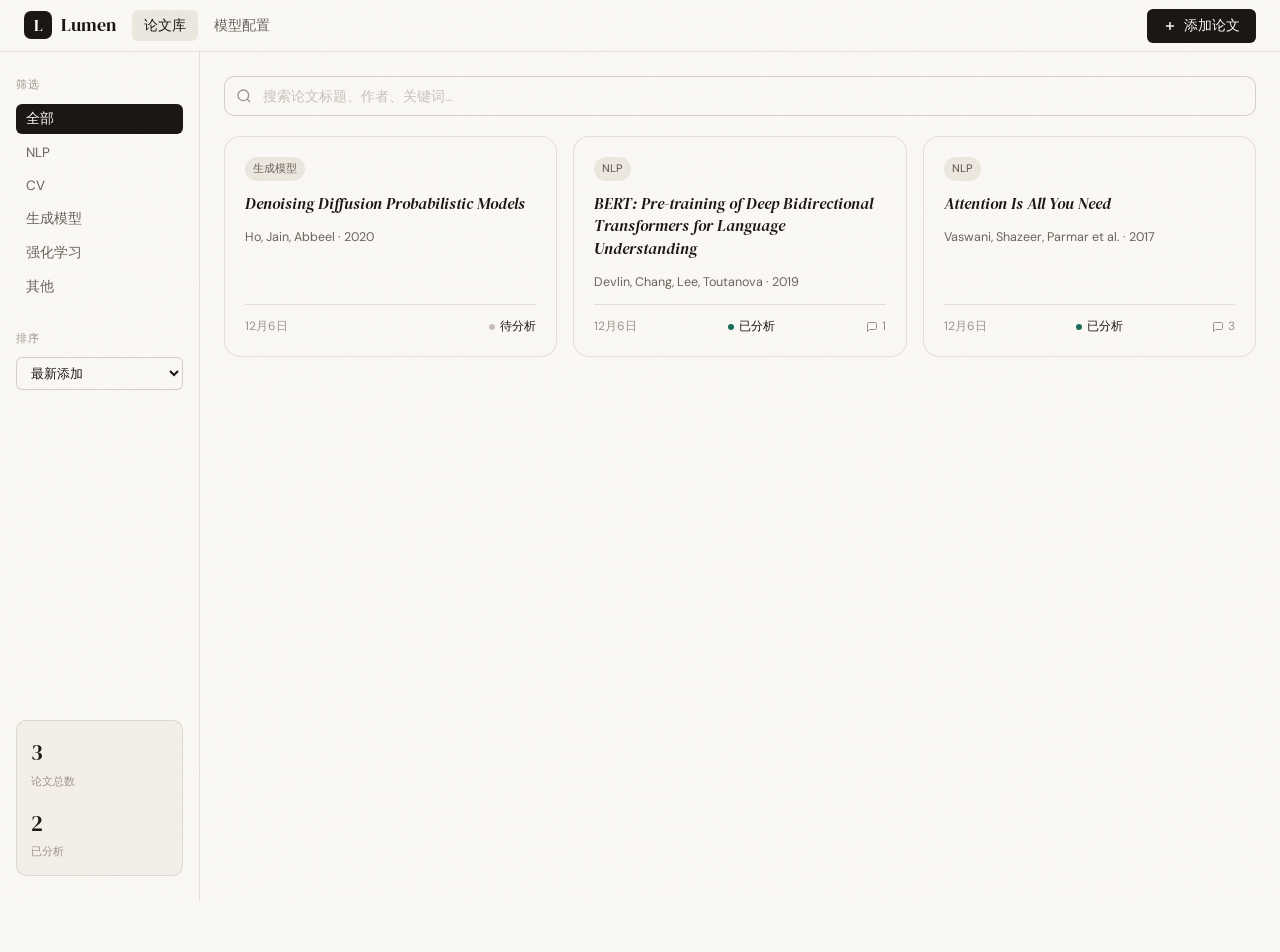
==== reader.html @ 18b26f14 "Initial commit: Lumen paper reader v1 Pure vanilla HTML/CSS/JS academic paper reader with AI chat su" ====
<!DOCTYPE html>
<html lang="zh-CN">
<head>
<meta charset="UTF-8">
<meta name="viewport" content="width=device-width, initial-scale=1.0">
<title>Lumen · 阅读</title>
<link rel="preconnect" href="https://fonts.googleapis.com">
<link rel="preconnect" href="https://fonts.gstatic.com" crossorigin>
<link href="https://fonts.googleapis.com/css2?family=DM+Serif+Display:ital@0;1&family=DM+Sans:ital,opsz,wght@0,9..40,300;0,9..40,400;0,9..40,500;1,9..40,300&display=swap" rel="stylesheet">
<link rel="stylesheet" href="css/base.css">
<link rel="stylesheet" href="css/reader.css">
</head>
<body>
<div class="grain"></div>

<header class="topbar reader-topbar">
  <div class="topbar-left">
    <a href="index.html" class="back-btn">
      <svg width="16" height="16" viewBox="0 0 24 24" fill="none" stroke="currentColor" stroke-width="2"><polyline points="15 18 9 12 15 6"/></svg>
      论文库
    </a>
    <div class="divider-v"></div>
    <div class="paper-title-mini" id="paperTitleMini">加载中…</div>
  </div>
  <div class="topbar-right">
    <div class="model-badge" id="modelBadge" onclick="window.location='settings.html'">
      <svg width="12" height="12" viewBox="0 0 24 24" fill="none" stroke="currentColor" stroke-width="2"><circle cx="12" cy="12" r="3"/><path d="M19.07 4.93a10 10 0 010 14.14M4.93 4.93a10 10 0 000 14.14"/></svg>
      <span id="modelBadgeText">未配置</span>
    </div>
    <button class="icon-btn" title="导出对话" onclick="exportChat()">
      <svg width="15" height="15" viewBox="0 0 24 24" fill="none" stroke="currentColor" stroke-width="2"><path d="M21 15v4a2 2 0 01-2 2H5a2 2 0 01-2-2v-4"/><polyline points="7 10 12 15 17 10"/><line x1="12" y1="15" x2="12" y2="3"/></svg>
    </button>
  </div>
</header>

<div class="reader-layout">
  <!-- Left: PDF / Paper content -->
  <div class="pdf-panel" id="pdfPanel">
    <div class="pdf-toolbar">
      <div class="pdf-toolbar-left">
        <button class="icon-btn active" id="tabContent" onclick="switchTab('content')">全文</button>
        <button class="icon-btn" id="tabInfo" onclick="switchTab('info')">信息</button>
      </div>
      <div class="pdf-toolbar-right">
        <button class="icon-btn" title="在新标签页打开原文" onclick="openOriginal()">
          <svg width="14" height="14" viewBox="0 0 24 24" fill="none" stroke="currentColor" stroke-width="2"><path d="M18 13v6a2 2 0 01-2 2H5a2 2 0 01-2-2V8a2 2 0 012-2h6"/><polyline points="15 3 21 3 21 9"/><line x1="10" y1="14" x2="21" y2="3"/></svg>
        </button>
      </div>
    </div>

    <div class="pdf-content-wrap" id="tabContentView">
      <div class="paper-doc" id="paperDoc">
        <div class="doc-loading">
          <div class="spinner"></div>
          <span>正在加载论文…</span>
        </div>
      </div>
    </div>

    <div class="pdf-content-wrap hidden" id="tabInfoView">
      <div class="info-card" id="infoCard">
        <div class="info-loading">加载中…</div>
      </div>
    </div>
  </div>

  <!-- Right: AI Chat -->
  <div class="chat-panel">
    <div class="chat-topbar">
      <div class="chat-model-info">
        <div class="ai-orb"></div>
        <div>
          <div class="chat-model-name" id="chatModelName">AI 助手</div>
          <div class="chat-model-sub">论文深度分析</div>
        </div>
      </div>
      <button class="icon-btn danger" title="清空对话" onclick="clearChat()">
        <svg width="14" height="14" viewBox="0 0 24 24" fill="none" stroke="currentColor" stroke-width="2"><polyline points="3 6 5 6 21 6"/><path d="M19 6l-1 14a2 2 0 01-2 2H8a2 2 0 01-2-2L5 6"/><path d="M10 11v6M14 11v6"/></svg>
      </button>
    </div>

    <div class="chat-messages" id="chatMessages">
      <div class="chat-welcome" id="chatWelcome">
        <div class="welcome-orb"></div>
        <p>正在分析论文，请稍候…</p>
      </div>
    </div>

    <div class="quick-prompts" id="quickPrompts">
      <div class="quick-label">快捷提问</div>
      <div class="quick-chips" id="quickChips"></div>
    </div>

    <div class="chat-input-wrap">
      <div class="chat-input-box">
        <textarea
          id="chatInput"
          class="chat-textarea"
          placeholder="问这篇论文任何问题…"
          rows="1"
          onkeydown="handleKey(event)"
          oninput="autoResize(this)"
        ></textarea>
        <button class="send-btn" id="sendBtn" onclick="sendMessage()">
          <svg width="16" height="16" viewBox="0 0 24 24" fill="none" stroke="currentColor" stroke-width="2.5"><line x1="12" y1="19" x2="12" y2="5"/><polyline points="5 12 12 5 19 12"/></svg>
        </button>
      </div>
      <div class="input-hint">Enter 发送 · Shift+Enter 换行</div>
    </div>
  </div>
</div>

<script src="js/store.js"></script>
<script src="js/reader.js"></script>
</body>
</html>
---- css/base.css ----
/* ===== LUMEN BASE DESIGN SYSTEM ===== */
*, *::before, *::after { box-sizing: border-box; margin: 0; padding: 0; }

:root {
  --ink: #1a1614;
  --ink-2: #3d3630;
  --ink-3: #6b625a;
  --ink-4: #9e9289;
  --ink-5: #c8c0b8;
  --paper: #faf8f5;
  --paper-2: #f3efe8;
  --paper-3: #ece7de;
  --accent: #c0541a;
  --accent-2: #e8722a;
  --accent-pale: #fdf0e8;
  --teal: #1a6b5a;
  --teal-pale: #e8f5f1;
  --blue: #1a4a7a;
  --blue-pale: #e8f0fa;
  --border: rgba(60,45,30,0.12);
  --border-2: rgba(60,45,30,0.2);
  --shadow-sm: 0 1px 3px rgba(26,22,20,0.08);
  --shadow: 0 4px 16px rgba(26,22,20,0.1);
  --shadow-lg: 0 12px 40px rgba(26,22,20,0.14);
  --radius: 10px;
  --radius-sm: 6px;
  --radius-lg: 16px;
  --font-display: 'DM Serif Display', Georgia, serif;
  --font-body: 'DM Sans', system-ui, sans-serif;
  --topbar-h: 52px;
  --transition: 0.18s cubic-bezier(0.4, 0, 0.2, 1);
}

html { font-size: 15px; }
body {
  font-family: var(--font-body);
  background: var(--paper);
  color: var(--ink);
  min-height: 100vh;
  line-height: 1.6;
  -webkit-font-smoothing: antialiased;
}

.grain {
  position: fixed; inset: 0; pointer-events: none; z-index: 999;
  background-image: url("data:image/svg+xml,%3Csvg viewBox='0 0 256 256' xmlns='http://www.w3.org/2000/svg'%3E%3Cfilter id='noise'%3E%3CfeTurbulence type='fractalNoise' baseFrequency='0.9' numOctaves='4' stitchTiles='stitch'/%3E%3C/filter%3E%3Crect width='100%25' height='100%25' filter='url(%23noise)' opacity='0.03'/%3E%3C/svg%3E");
  opacity: 0.5;
}

/* TOPBAR */
.topbar {
  position: fixed; top: 0; left: 0; right: 0; z-index: 100;
  height: var(--topbar-h);
  display: flex; align-items: center; gap: 16px; padding: 0 24px;
  background: rgba(250,248,245,0.92);
  backdrop-filter: blur(12px);
  border-bottom: 1px solid var(--border);
}
.logo { display: flex; align-items: center; gap: 9px; flex-shrink: 0; }
.logo-mark {
  width: 28px; height: 28px; border-radius: 7px;
  background: var(--ink); color: var(--paper);
  display: flex; align-items: center; justify-content: center;
  font-family: var(--font-display); font-size: 16px;
}
.logo-text { font-family: var(--font-display); font-size: 18px; color: var(--ink); }
.topnav { display: flex; gap: 4px; flex: 1; }
.nav-link {
  padding: 5px 12px; border-radius: var(--radius-sm);
  text-decoration: none; font-size: 13.5px; color: var(--ink-3);
  transition: var(--transition);
}
.nav-link:hover { background: var(--paper-2); color: var(--ink); }
.nav-link.active { color: var(--ink); background: var(--paper-3); font-weight: 500; }

/* BUTTONS */
.btn-primary {
  display: inline-flex; align-items: center; gap: 7px;
  padding: 8px 16px; border-radius: var(--radius-sm);
  background: var(--ink); color: var(--paper);
  border: none; cursor: pointer; font-family: var(--font-body);
  font-size: 13.5px; font-weight: 500;
  transition: var(--transition);
  white-space: nowrap;
}
.btn-primary:hover { background: var(--ink-2); transform: translateY(-1px); box-shadow: var(--shadow-sm); }
.btn-primary:active { transform: none; }
.btn-ghost {
  display: inline-flex; align-items: center; gap: 7px;
  padding: 8px 16px; border-radius: var(--radius-sm);
  background: transparent; color: var(--ink-3);
  border: 1px solid var(--border-2); cursor: pointer;
  font-family: var(--font-body); font-size: 13.5px;
  transition: var(--transition);
}
.btn-ghost:hover { background: var(--paper-2); color: var(--ink); }
.icon-btn {
  display: flex; align-items: center; justify-content: center;
  width: 30px; height: 30px; border-radius: var(--radius-sm);
  background: transparent; border: none; cursor: pointer;
  color: var(--ink-3); transition: var(--transition);
}
.icon-btn:hover { background: var(--paper-3); color: var(--ink); }
.icon-btn.active { background: var(--paper-3); color: var(--ink); font-weight: 500; font-size: 13px; width: auto; padding: 0 10px; }
.icon-btn.danger:hover { background: #fde8e8; color: #c0281a; }

/* FORM ELEMENTS */
.field-group { display: flex; flex-direction: column; gap: 6px; }
.field-label { font-size: 13px; font-weight: 500; color: var(--ink-2); }
.required { color: var(--accent); }
.field-input {
  width: 100%; padding: 9px 12px;
  background: var(--paper); border: 1px solid var(--border-2);
  border-radius: var(--radius-sm); color: var(--ink);
  font-family: var(--font-body); font-size: 14px;
  transition: var(--transition); outline: none;
}
.field-input:focus { border-color: var(--ink-3); box-shadow: 0 0 0 3px rgba(26,22,20,0.06); }
.field-input::placeholder { color: var(--ink-5); }
select.field-input { cursor: pointer; }
.field-textarea { resize: vertical; min-height: 80px; line-height: 1.6; }
.field-row { display: grid; grid-template-columns: 1fr 1fr; gap: 14px; }
.field-hint { font-size: 12px; color: var(--ink-4); }

/* MODAL */
.modal-overlay {
  position: fixed; inset: 0; z-index: 200;
  background: rgba(26,22,20,0.45);
  display: flex; align-items: center; justify-content: center;
  opacity: 0; pointer-events: none;
  transition: opacity var(--transition);
  backdrop-filter: blur(4px);
}
.modal-overlay.show { opacity: 1; pointer-events: auto; }
.modal-card {
  background: var(--paper); border-radius: var(--radius-lg);
  border: 1px solid var(--border);
  width: 90%; max-width: 500px;
  box-shadow: var(--shadow-lg);
  transform: translateY(16px);
  transition: transform var(--transition);
  max-height: 90vh; display: flex; flex-direction: column;
}
.modal-overlay.show .modal-card { transform: none; }
.modal-header {
  padding: 20px 24px 16px;
  display: flex; align-items: center; justify-content: space-between;
  border-bottom: 1px solid var(--border);
}
.modal-header h2 { font-family: var(--font-display); font-size: 20px; }
.modal-close {
  background: none; border: none; cursor: pointer;
  color: var(--ink-3); padding: 4px; border-radius: var(--radius-sm);
  transition: var(--transition);
}
.modal-close:hover { background: var(--paper-3); color: var(--ink); }
.modal-body { padding: 20px 24px; overflow-y: auto; display: flex; flex-direction: column; gap: 16px; }
.modal-footer {
  padding: 16px 24px;
  border-top: 1px solid var(--border);
  display: flex; justify-content: flex-end; gap: 10px;
}

/* UTILITIES */
.hidden { display: none !important; }
.spinner {
  width: 20px; height: 20px; border: 2px solid var(--border);
  border-top-color: var(--ink-3); border-radius: 50%;
  animation: spin 0.7s linear infinite;
}
@keyframes spin { to { transform: rotate(360deg); } }

/* TOAST */
.toast-container { position: fixed; bottom: 24px; right: 24px; z-index: 500; display: flex; flex-direction: column; gap: 8px; }
.toast {
  padding: 10px 16px; border-radius: var(--radius);
  background: var(--ink); color: var(--paper);
  font-size: 13.5px; box-shadow: var(--shadow);
  animation: toastIn 0.2s ease, toastOut 0.2s ease 2.6s forwards;
  max-width: 280px;
}
.toast.success { background: var(--teal); }
.toast.error { background: #c0281a; }
@keyframes toastIn { from { opacity: 0; transform: translateY(8px); } to { opacity: 1; transform: none; } }
@keyframes toastOut { to { opacity: 0; transform: translateY(8px); } }
---- css/reader.css ----
/* ===== READER PAGE ===== */
body { overflow: hidden; }

.reader-topbar {
  display: flex; justify-content: space-between; padding: 0 16px;
}
.topbar-left { display: flex; align-items: center; gap: 12px; flex: 1; min-width: 0; }
.topbar-right { display: flex; align-items: center; gap: 8px; flex-shrink: 0; }

.back-btn {
  display: flex; align-items: center; gap: 5px;
  color: var(--ink-3); text-decoration: none;
  font-size: 13.5px; padding: 5px 8px;
  border-radius: var(--radius-sm); transition: var(--transition);
  flex-shrink: 0;
}
.back-btn:hover { background: var(--paper-2); color: var(--ink); }
.divider-v { width: 1px; height: 18px; background: var(--border-2); flex-shrink: 0; }
.paper-title-mini {
  font-size: 13.5px; color: var(--ink-2);
  white-space: nowrap; overflow: hidden; text-overflow: ellipsis;
  flex: 1; min-width: 0;
}
.model-badge {
  display: flex; align-items: center; gap: 5px;
  padding: 5px 10px; border-radius: var(--radius-sm);
  background: var(--paper-2); border: 1px solid var(--border);
  font-size: 12px; color: var(--ink-3); cursor: pointer;
  transition: var(--transition);
}
.model-badge:hover { border-color: var(--border-2); color: var(--ink); }

.reader-layout {
  margin-top: var(--topbar-h);
  display: flex;
  height: calc(100vh - var(--topbar-h));
}

/* PDF PANEL */
.pdf-panel {
  flex: 1; min-width: 0;
  display: flex; flex-direction: column;
  border-right: 1px solid var(--border);
  overflow: hidden;
}
.pdf-toolbar {
  padding: 8px 14px;
  display: flex; align-items: center; justify-content: space-between;
  border-bottom: 1px solid var(--border);
  background: var(--paper); flex-shrink: 0;
}
.pdf-toolbar-left { display: flex; gap: 4px; }
.pdf-content-wrap { flex: 1; overflow-y: auto; background: var(--paper-2); }

.paper-doc { max-width: 700px; margin: 0 auto; padding: 40px 48px; }
.doc-loading { display: flex; flex-direction: column; align-items: center; gap: 14px; padding: 80px 20px; color: var(--ink-4); }

/* Paper document styles */
.paper-doc h1 { font-family: var(--font-display); font-size: 26px; line-height: 1.35; margin-bottom: 10px; color: var(--ink); }
.paper-doc .paper-meta { font-size: 13px; color: var(--ink-3); margin-bottom: 24px; line-height: 1.8; }
.paper-doc .paper-meta a { color: var(--accent); text-decoration: none; }
.paper-doc .paper-meta a:hover { text-decoration: underline; }
.paper-doc .abstract-block {
  background: var(--paper-3); border-radius: var(--radius);
  padding: 16px 20px; margin-bottom: 28px;
  border-left: 3px solid var(--accent);
}
.paper-doc .abstract-block strong { font-size: 11px; letter-spacing: 0.06em; text-transform: uppercase; color: var(--ink-3); }
.paper-doc .abstract-block p { margin-top: 8px; font-size: 14px; color: var(--ink-2); line-height: 1.7; }
.paper-doc .section-h { font-family: var(--font-display); font-size: 18px; margin: 28px 0 10px; color: var(--ink); }
.paper-doc p { font-size: 14.5px; color: var(--ink-2); line-height: 1.75; margin-bottom: 14px; }
.paper-doc .placeholder-text { font-size: 13.5px; color: var(--ink-4); line-height: 1.8; font-style: italic; }
.pdf-embed { width: 100%; height: 100%; border: none; }

/* Info panel */
.info-card { max-width: 600px; margin: 0 auto; padding: 32px 40px; }
.info-section { margin-bottom: 28px; }
.info-section h3 { font-size: 12px; font-weight: 500; letter-spacing: 0.06em; text-transform: uppercase; color: var(--ink-4); margin-bottom: 10px; }
.info-row { display: flex; gap: 12px; padding: 8px 0; border-bottom: 1px solid var(--border); font-size: 14px; }
.info-key { color: var(--ink-3); min-width: 80px; flex-shrink: 0; }
.info-val { color: var(--ink-2); }
.info-tag { display: inline-block; padding: 3px 10px; border-radius: 20px; font-size: 12px; background: var(--paper-3); color: var(--ink-3); margin: 2px 4px 2px 0; }

/* CHAT PANEL */
.chat-panel {
  width: 360px; min-width: 360px;
  display: flex; flex-direction: column;
  background: var(--paper);
  overflow: hidden;
}
.chat-topbar {
  padding: 10px 14px;
  display: flex; align-items: center; justify-content: space-between;
  border-bottom: 1px solid var(--border); flex-shrink: 0;
}
.chat-model-info { display: flex; align-items: center; gap: 10px; }
.ai-orb {
  width: 28px; height: 28px; border-radius: 50%;
  background: linear-gradient(135deg, var(--ink), var(--ink-3));
  flex-shrink: 0; position: relative; overflow: hidden;
}
.ai-orb::after {
  content: ''; position: absolute;
  inset: 3px; border-radius: 50%;
  background: radial-gradient(circle at 35% 35%, rgba(255,255,255,0.25), transparent);
}
.chat-model-name { font-size: 13.5px; font-weight: 500; color: var(--ink); }
.chat-model-sub { font-size: 11px; color: var(--ink-4); }

.chat-messages {
  flex: 1; overflow-y: auto; padding: 16px;
  display: flex; flex-direction: column; gap: 14px;
  scroll-behavior: smooth;
}

.chat-welcome {
  display: flex; flex-direction: column; align-items: center;
  gap: 14px; padding: 40px 20px; text-align: center;
}
.welcome-orb {
  width: 44px; height: 44px; border-radius: 50%;
  background: var(--paper-3); border: 1px solid var(--border);
  animation: pulse 2s ease-in-out infinite;
}
@keyframes pulse { 0%,100%{transform:scale(1);opacity:0.7} 50%{transform:scale(1.08);opacity:1} }
.chat-welcome p { font-size: 13.5px; color: var(--ink-3); }

.msg { display: flex; flex-direction: column; gap: 4px; animation: msgIn 0.2s ease; }
@keyframes msgIn { from { opacity: 0; transform: translateY(4px); } to { opacity: 1; transform: none; } }
.msg.user { align-items: flex-end; }
.msg.ai { align-items: flex-start; }
.msg-bubble {
  max-width: 88%; padding: 10px 14px;
  border-radius: 14px; font-size: 13.5px; line-height: 1.6;
}
.msg.ai .msg-bubble {
  background: var(--paper-2); border: 1px solid var(--border);
  color: var(--ink); border-bottom-left-radius: 4px;
}
.msg.user .msg-bubble {
  background: var(--ink); color: var(--paper);
  border-bottom-right-radius: 4px;
}
.msg-time { font-size: 11px; color: var(--ink-5); }

/* Markdown rendering in AI bubble */
.msg.ai .msg-bubble h1, .msg.ai .msg-bubble h2, .msg.ai .msg-bubble h3 {
  font-family: var(--font-display); font-size: 15px; margin: 12px 0 6px; color: var(--ink);
}
.msg.ai .msg-bubble h1:first-child, .msg.ai .msg-bubble h2:first-child, .msg.ai .msg-bubble h3:first-child { margin-top: 0; }
.msg.ai .msg-bubble p { margin: 0 0 8px; }
.msg.ai .msg-bubble p:last-child { margin-bottom: 0; }
.msg.ai .msg-bubble ul, .msg.ai .msg-bubble ol { padding-left: 18px; margin: 6px 0; }
.msg.ai .msg-bubble li { margin: 3px 0; }
.msg.ai .msg-bubble code { background: var(--paper-3); padding: 1px 5px; border-radius: 4px; font-size: 12px; font-family: monospace; }
.msg.ai .msg-bubble pre { background: var(--paper-3); padding: 10px 12px; border-radius: var(--radius-sm); overflow-x: auto; margin: 8px 0; }
.msg.ai .msg-bubble pre code { background: none; padding: 0; }
.msg.ai .msg-bubble strong { font-weight: 500; color: var(--ink); }
.msg.ai .msg-bubble blockquote { border-left: 3px solid var(--border-2); padding-left: 12px; margin: 8px 0; color: var(--ink-3); }

.typing-indicator {
  display: flex; gap: 4px; padding: 6px 2px; align-items: center;
}
.typing-indicator span {
  width: 7px; height: 7px; border-radius: 50%;
  background: var(--ink-4); animation: typingBounce 1.2s ease-in-out infinite;
}
.typing-indicator span:nth-child(2) { animation-delay: 0.2s; }
.typing-indicator span:nth-child(3) { animation-delay: 0.4s; }
@keyframes typingBounce { 0%,60%,100%{transform:translateY(0);opacity:0.5} 30%{transform:translateY(-5px);opacity:1} }

/* QUICK PROMPTS */
.quick-prompts {
  padding: 10px 14px 6px;
  border-top: 1px solid var(--border); flex-shrink: 0;
}
.quick-label { font-size: 11px; color: var(--ink-4); margin-bottom: 6px; }
.quick-chips { display: flex; flex-wrap: wrap; gap: 5px; }
.quick-chip {
  padding: 4px 10px; border-radius: 20px;
  border: 1px solid var(--border-2); background: transparent;
  color: var(--ink-3); font-size: 12px; cursor: pointer;
  transition: var(--transition); font-family: var(--font-body);
}
.quick-chip:hover { background: var(--paper-3); color: var(--ink); border-color: var(--ink-5); }

/* INPUT */
.chat-input-wrap {
  padding: 10px 12px 12px;
  border-top: 1px solid var(--border); flex-shrink: 0;
}
.chat-input-box {
  display: flex; align-items: flex-end; gap: 8px;
  background: var(--paper-2); border: 1px solid var(--border-2);
  border-radius: 12px; padding: 8px 8px 8px 14px;
  transition: var(--transition);
}
.chat-input-box:focus-within { border-color: var(--ink-3); background: var(--paper); box-shadow: 0 0 0 3px rgba(26,22,20,0.06); }
.chat-textarea {
  flex: 1; background: none; border: none; outline: none;
  font-family: var(--font-body); font-size: 14px; color: var(--ink);
  resize: none; line-height: 1.5; max-height: 120px;
  overflow-y: auto;
}
.chat-textarea::placeholder { color: var(--ink-5); }
.send-btn {
  width: 32px; height: 32px; border-radius: 8px;
  background: var(--ink); border: none; cursor: pointer;
  display: flex; align-items: center; justify-content: center;
  color: var(--paper); flex-shrink: 0;
  transition: var(--transition);
}
.send-btn:hover { background: var(--ink-2); }
.send-btn:disabled { background: var(--ink-5); cursor: not-allowed; }
.input-hint { font-size: 11px; color: var(--ink-5); margin-top: 6px; text-align: right; }
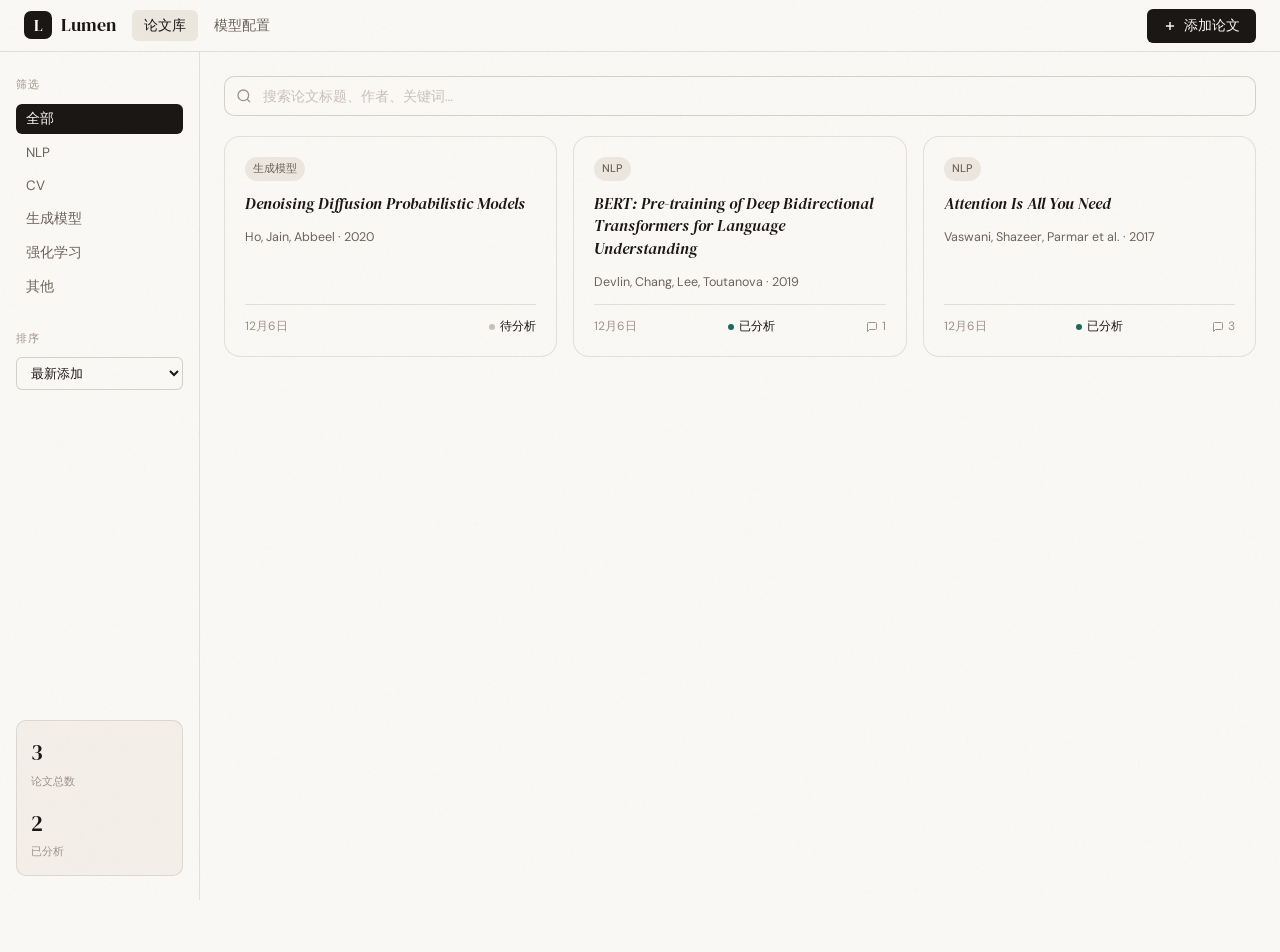
==== commit d976f3c6: "Add mobile responsiveness, cleanup, accessibility, and blob URL fixes - Add media queries for reader" ====
--- a/reader.html
+++ b/reader.html
@@ -39,6 +39,7 @@
     <div class="pdf-toolbar">
       <div class="pdf-toolbar-left">
         <button class="icon-btn active" id="tabContent" onclick="switchTab('content')">全文</button>
+        <button class="icon-btn" id="tabPdf" onclick="switchTab('pdf')">PDF</button>
         <button class="icon-btn" id="tabInfo" onclick="switchTab('info')">信息</button>
       </div>
       <div class="pdf-toolbar-right">
@@ -60,6 +61,20 @@
     <div class="pdf-content-wrap hidden" id="tabInfoView">
       <div class="info-card" id="infoCard">
         <div class="info-loading">加载中…</div>
+      </div>
+    </div>
+
+    <div class="pdf-content-wrap hidden" id="tabPdfView">
+      <div class="pdf-viewer-container" id="pdfViewerContainer">
+        <iframe class="pdf-embed" id="pdfEmbed" style="display:none"></iframe>
+        <div class="pdf-upload-zone-reader" id="pdfUploadZoneReader" role="button" aria-label="上传 PDF 文件" tabindex="0">
+          <div class="pdf-upload-inner">
+            <svg width="36" height="36" viewBox="0 0 24 24" fill="none" stroke="currentColor" stroke-width="1.2"><path d="M14 2H6a2 2 0 00-2 2v16a2 2 0 002 2h12a2 2 0 002-2V8z"/><polyline points="14 2 14 8 20 8"/><line x1="12" y1="18" x2="12" y2="12"/><polyline points="9 15 12 12 15 15"/></svg>
+            <p>点击或拖拽 PDF 文件到此处</p>
+            <span class="pdf-upload-hint">支持 PDF 格式，上限 100MB</span>
+            <input type="file" id="readerPdfFile" accept=".pdf" style="display:none">
+          </div>
+        </div>
       </div>
     </div>
   </div>
--- a/css/reader.css
+++ b/css/reader.css
@@ -50,7 +50,8 @@
   background: var(--paper); flex-shrink: 0;
 }
 .pdf-toolbar-left { display: flex; gap: 4px; }
-.pdf-content-wrap { flex: 1; overflow-y: auto; background: var(--paper-2); }
+.pdf-content-wrap { flex: 1; overflow-y: auto; background: var(--paper-2); min-height: 0; }
+#tabPdfView { overflow: hidden; }
 
 .paper-doc { max-width: 700px; margin: 0 auto; padding: 40px 48px; }
 .doc-loading { display: flex; flex-direction: column; align-items: center; gap: 14px; padding: 80px 20px; color: var(--ink-4); }
@@ -71,6 +72,51 @@
 .paper-doc p { font-size: 14.5px; color: var(--ink-2); line-height: 1.75; margin-bottom: 14px; }
 .paper-doc .placeholder-text { font-size: 13.5px; color: var(--ink-4); line-height: 1.8; font-style: italic; }
 .pdf-embed { width: 100%; height: 100%; border: none; }
+
+/* PDF Viewer Container */
+.pdf-viewer-container {
+  width: 100%; height: 100%;
+  position: relative;
+  display: flex;
+  align-items: center;
+  justify-content: center;
+}
+
+/* PDF Upload Zone (reader page) */
+.pdf-upload-zone-reader {
+  width: 100%; height: 100%;
+  display: flex; align-items: center; justify-content: center;
+  cursor: pointer;
+}
+.pdf-upload-inner {
+  display: flex; flex-direction: column; align-items: center; gap: 14px;
+  padding: 60px 40px;
+  border: 2px dashed var(--border-2);
+  border-radius: var(--radius-lg);
+  color: var(--ink-4);
+  text-align: center;
+  transition: var(--transition);
+  max-width: 360px;
+}
+.pdf-upload-zone-reader:hover .pdf-upload-inner,
+.pdf-upload-zone-reader.drag-over .pdf-upload-inner {
+  border-color: var(--ink-3);
+  background: var(--paper-3);
+  color: var(--ink-2);
+}
+.pdf-upload-inner p { font-size: 14px; color: var(--ink-3); }
+.pdf-upload-hint { font-size: 12px; color: var(--ink-5); }
+
+/* Info tab action button */
+.info-action-btn {
+  padding: 4px 12px; border-radius: var(--radius-sm);
+  background: var(--paper-2); border: 1px solid var(--border-2);
+  color: var(--ink-3); font-size: 12px; cursor: pointer;
+  font-family: var(--font-body);
+  transition: var(--transition);
+}
+.info-action-btn:hover { background: var(--paper-3); color: var(--ink); }
+.info-action-btn.danger:hover { background: #fde8e8; color: #c0281a; }
 
 /* Info panel */
 .info-card { max-width: 600px; margin: 0 auto; padding: 32px 40px; }
@@ -213,3 +259,14 @@
 .send-btn:hover { background: var(--ink-2); }
 .send-btn:disabled { background: var(--ink-5); cursor: not-allowed; }
 .input-hint { font-size: 11px; color: var(--ink-5); margin-top: 6px; text-align: right; }
+
+/* Mobile */
+@media (max-width: 768px) {
+  .reader-layout { flex-direction: column; }
+  .pdf-panel { min-height: 50vh; border-right: none; border-bottom: 1px solid var(--border); }
+  .chat-panel { width: 100%; min-width: 0; min-height: 40vh; }
+  .paper-doc { padding: 24px 20px; }
+  .info-card { padding: 20px; }
+  .pdf-upload-inner { padding: 40px 20px; max-width: 280px; }
+  .pdf-upload-inner svg { width: 28px; height: 28px; }
+}
